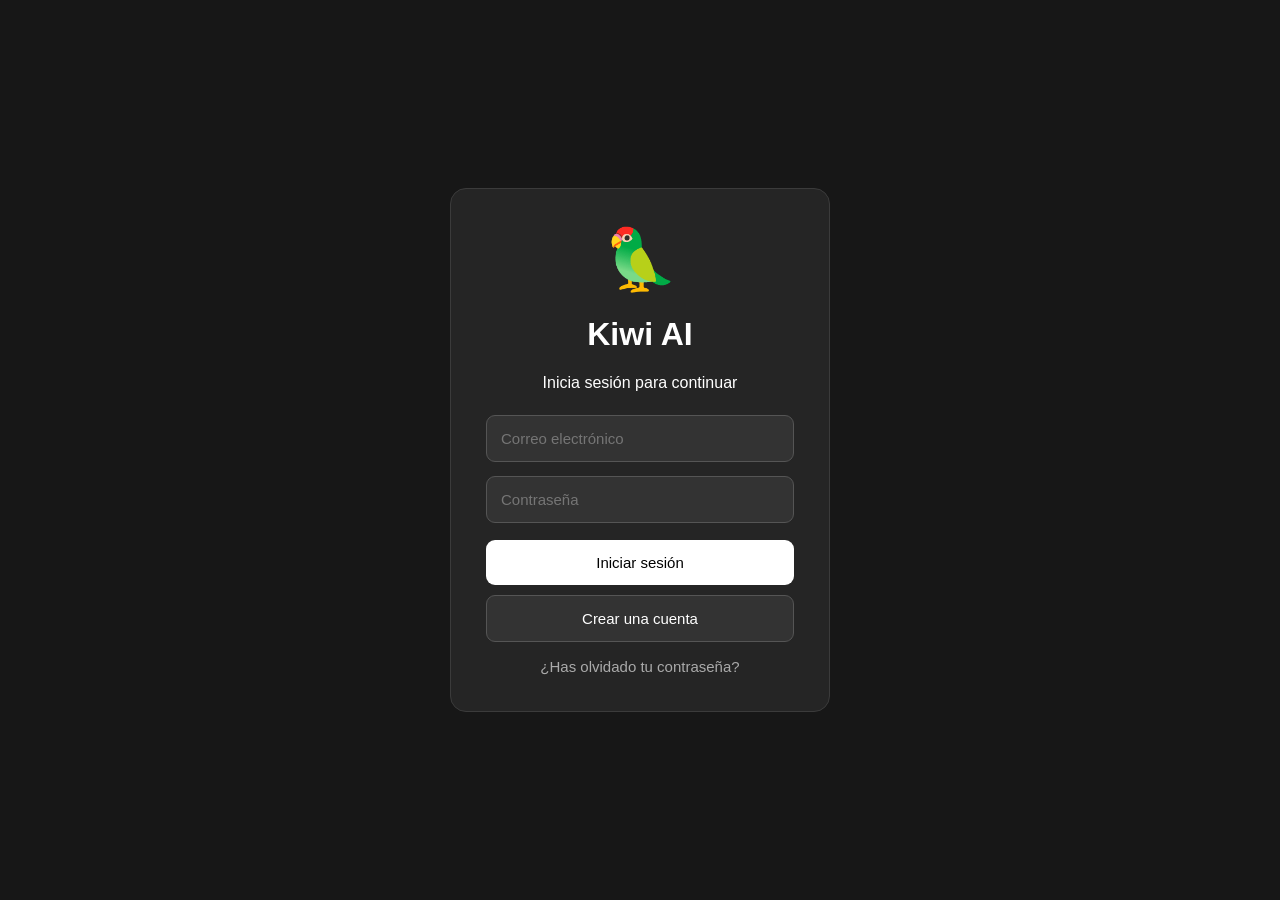
==== index.html @ cc679bfd "Add files via upload" ====
<!DOCTYPE html>
<html lang="es">

<head>

<meta charset="UTF-8">

<meta name="viewport"
content="width=device-width, initial-scale=1.0">

<title>🦜 Kiwi AI</title>

<style>

*{
box-sizing:border-box;
}

body{
margin:0;
font-family:Arial,sans-serif;
background:#212121;
color:white;
}

button{
cursor:pointer;
}

.oculto{
display:none!important;
}


/* LOGIN */

.pantalla{
height:100vh;
display:flex;
align-items:center;
justify-content:center;
background:#171717;
}

.caja{
width:380px;
max-width:90%;
background:#252525;
padding:35px;
border-radius:16px;
text-align:center;
border:1px solid #3b3b3b;
}

.logo{
font-size:60px;
}

input{
width:100%;
padding:14px;
margin:7px 0;
border-radius:9px;
border:1px solid #555;
background:#333;
color:white;
font-size:15px;
}

button{
font-size:15px;
}

.principal{
width:100%;
padding:14px;
border:0;
border-radius:9px;
background:white;
color:black;
margin-top:10px;
}

.secundario{
width:100%;
padding:14px;
border:1px solid #555;
border-radius:9px;
background:#333;
color:white;
margin-top:10px;
}

.link{
background:none;
border:0;
color:#aaa;
margin-top:15px;
}


/* APP */

#app{
height:100vh;
display:flex;
}

.sidebar{
width:270px;
background:#171717;
padding:15px;
display:flex;
flex-direction:column;
}

.titulo{
font-size:22px;
margin-bottom:20px;
}

.nuevo{
padding:12px;
background:#333;
border:1px solid #555;
border-radius:9px;
color:white;
text-align:left;
}

.historialTitulo{
font-size:13px;
color:#777;
margin:18px 0 8px;
}

#historial{
flex:1;
overflow-y:auto;
}

.chatItem{
padding:11px;
border-radius:8px;
margin-bottom:4px;
color:#ccc;
cursor:pointer;
overflow:hidden;
white-space:nowrap;
text-overflow:ellipsis;
}

.chatItem:hover{
background:#2f2f2f;
}

.ajustes{
padding:12px;
background:#333;
border:1px solid #555;
border-radius:9px;
color:white;
text-align:left;
}


/* CHAT */

.principalArea{
flex:1;
display:flex;
flex-direction:column;
min-width:0;
}

.cabecera{
padding:18px;
border-bottom:1px solid #333;
}

#chat{
flex:1;
overflow-y:auto;
padding:30px 15%;
}

.bienvenida{
text-align:center;
margin-top:15%;
}

.kiwi{
font-size:70px;
}

.mensaje{
margin-bottom:25px;
line-height:1.6;
white-space:pre-wrap;
}

.usuario{
text-align:right;
}

.kiwiMensaje{
text-align:left;
}


/* ENTRADA */

.entrada{
padding:15px 15%;
}

.cajaMensaje{
display:flex;
background:#333;
border:1px solid #555;
border-radius:14px;
padding:6px;
}

textarea{
flex:1;
resize:none;
background:transparent;
border:0;
outline:0;
color:white;
padding:12px;
font-family:Arial;
font-size:15px;
min-height:45px;
}

.micro{
width:45px;
height:45px;
border:0;
border-radius:9px;
background:#444;
color:white;
}

.enviar{
width:45px;
height:45px;
border:0;
border-radius:9px;
background:white;
color:black;
margin-left:5px;
}


/* MODAL */

.modal{
position:fixed;
inset:0;
background:rgba(0,0,0,.75);
display:flex;
align-items:center;
justify-content:center;
z-index:1000;
}

.modalCaja{
width:420px;
max-width:90%;
background:#252525;
border:1px solid #555;
border-radius:16px;
padding:25px;
}

.avatar{
width:90px;
height:90px;
border-radius:50%;
background:#333;
display:flex;
align-items:center;
justify-content:center;
font-size:50px;
margin:10px auto 20px;
overflow:hidden;
}

.avatar img{
width:100%;
height:100%;
object-fit:cover;
}

.info{
background:#333;
padding:12px;
border-radius:8px;
margin:8px 0;
color:#bbb;
word-break:break-all;
}

.peligro{
background:#8b0000;
color:white;
border:0;
width:100%;
padding:13px;
border-radius:8px;
margin-top:10px;
}

.cerrar{
background:#333;
color:white;
border:1px solid #555;
width:100%;
padding:13px;
border-radius:8px;
margin-top:10px;
}

@media(max-width:700px){

.sidebar{
display:none;
}

#chat{
padding:20px;
}

.entrada{
padding:10px;
}

}

</style>

</head>

<body>


<!-- LOGIN -->

<div id="login" class="pantalla">

<div class="caja">

<div class="logo">🦜</div>

<h1>Kiwi AI</h1>

<p>Inicia sesión para continuar</p>

<input
id="loginEmail"
type="email"
placeholder="Correo electrónico">

<input
id="loginPassword"
type="password"
placeholder="Contraseña">

<button
class="principal"
onclick="login()">

Iniciar sesión

</button>

<button
class="secundario"
onclick="mostrarRegistro()">

Crear una cuenta

</button>

<button
class="link"
onclick="mostrarRecuperacion()">

¿Has olvidado tu contraseña?

</button>

<div id="loginMensaje"></div>

</div>

</div>


<!-- REGISTRO -->

<div id="registro" class="pantalla oculto">

<div class="caja">

<div class="logo">🦜</div>

<h1>Crear cuenta</h1>

<input
id="registroNombre"
type="text"
placeholder="Tu nombre">

<input
id="registroEmail"
type="email"
placeholder="Correo electrónico">

<input
id="registroPassword"
type="password"
placeholder="Contraseña">

<input
id="registroPassword2"
type="password"
placeholder="Repite la contraseña">

<button
class="principal"
onclick="registrar()">

Crear cuenta

</button>

<button
class="link"
onclick="mostrarLogin()">

Ya tengo una cuenta

</button>

<div id="registroMensaje"></div>

</div>

</div>


<!-- RECUPERACION -->

<div id="recuperacion" class="pantalla oculto">

<div class="caja">

<div class="logo">🔑</div>

<h1>Recuperar contraseña</h1>

<input
id="recuperarEmail"
type="email"
placeholder="Correo electrónico">

<button
class="principal"
onclick="generarCodigo()">

Generar código

</button>

<div id="zonaCodigo" class="oculto">

<p>Tu código:</p>

<h2 id="codigo"></h2>

<input
id="codigoInput"
placeholder="Código">

<input
id="nuevaPassword"
type="password"
placeholder="Nueva contraseña">

<button
class="principal"
onclick="cambiarPassword()">

Cambiar contraseña

</button>

</div>

<button
class="link"
onclick="mostrarLogin()">

Volver

</button>

<div id="recuperacionMensaje"></div>

</div>

</div>


<!-- APP -->

<div id="app" class="oculto">


<div class="sidebar">

<div class="titulo">
🦜 Kiwi AI
</div>

<button
class="nuevo"
onclick="nuevoChat()">

＋ Nuevo chat

</button>

<div class="historialTitulo">
Chats
</div>

<div id="historial"></div>

<button
class="ajustes"
onclick="abrirPerfil()">

⚙️ Ajustes / Perfil

</button>

</div>


<div class="principalArea">

<div class="cabecera">
🦜 Kiwi AI
</div>

<div id="chat">

<div class="bienvenida">

<div class="kiwi">
🦜
</div>

<h1>
¿En qué puedo ayudarte?
</h1>

<p>
Habla con Kiwi AI
</p>

</div>

</div>


<div class="entrada">

<div class="cajaMensaje">

<textarea
id="texto"
placeholder="Escribe un mensaje a Kiwi..."
rows="1"></textarea>

<button
class="micro"
onclick="microfono()">

🎤

</button>

<button
class="enviar"
onclick="enviar()">

➤

</button>

</div>

</div>

</div>

</div>


<!-- PERFIL -->

<div
id="perfilModal"
class="modal oculto">

<div class="modalCaja">

<h2>👤 Perfil</h2>

<div
id="avatar"
class="avatar">

🦜

</div>

<input
id="avatarInput"
type="file"
accept="image/*"
onchange="cambiarAvatar(event)">

<input
id="perfilNombre"
placeholder="Nombre">

<div
id="perfilCorreo"
class="info">
</div>

<div
id="perfilFecha"
class="info">
</div>

<button
class="principal"
onclick="guardarPerfil()">

💾 Guardar cambios

</button>

<button
class="cerrar"
onclick="cerrarPerfil()">

🚪 Cerrar sesión

</button>

<button
class="peligro"
onclick="eliminarCuenta()">

🗑️ Eliminar cuenta

</button>

<button
class="cerrar"
onclick="cerrarPerfilModal()">

Cerrar

</button>

<div id="perfilMensaje"></div>

</div>

</div>


<script>


let usuario = null;

let chats = [];

let chatActual = null;

let avatarBase64 = "";


/* =========================
   PANTALLAS
========================= */

function ocultarPantallas(){

document
.getElementById("login")
.classList.add("oculto");

document
.getElementById("registro")
.classList.add("oculto");

document
.getElementById("recuperacion")
.classList.add("oculto");

}


function mostrarLogin(){

ocultarPantallas();

document
.getElementById("login")
.classList.remove("oculto");

}


function mostrarRegistro(){

ocultarPantallas();

document
.getElementById("registro")
.classList.remove("oculto");

}


function mostrarRecuperacion(){

ocultarPantallas();

document
.getElementById("recuperacion")
.classList.remove("oculto");

}


/* =========================
   REGISTRO
========================= */

async function registrar(){

const nombre =
document.getElementById(
"registroNombre"
).value.trim();

const email =
document.getElementById(
"registroEmail"
).value.trim();

const password =
document.getElementById(
"registroPassword"
).value;

const password2 =
document.getElementById(
"registroPassword2"
).value;


if(!nombre || !email || !password){

document.getElementById(
"registroMensaje"
).textContent =
"Completa todos los campos.";

return;

}

if(password !== password2){

document.getElementById(
"registroMensaje"
).textContent =
"Las contraseñas no coinciden.";

return;

}


const respuesta =
await fetch(
"/registro",
{
method:"POST",
headers:{
"Content-Type":
"application/json"
},
body:JSON.stringify({
nombre:nombre,
email:email,
password:password
})
});


const datos =
await respuesta.json();


if(datos.ok){

alert(
"Cuenta creada correctamente."
);

mostrarLogin();

}else{

document.getElementById(
"registroMensaje"
).textContent =
datos.mensaje;

}

}


/* =========================
   LOGIN
========================= */

async function login(){

const email =
document.getElementById(
"loginEmail"
).value.trim();

const password =
document.getElementById(
"loginPassword"
).value;


const respuesta =
await fetch(
"/login",
{
method:"POST",
headers:{
"Content-Type":
"application/json"
},
body:JSON.stringify({
email:email,
password:password
})
});


const datos =
await respuesta.json();


if(!datos.ok){

document.getElementById(
"loginMensaje"
).textContent =
datos.mensaje;

return;

}


usuario =
datos.usuario;


localStorage.setItem(
"kiwi_usuario",
JSON.stringify(usuario)
);


entrar();


}


/* =========================
   ENTRAR
========================= */

function entrar(){

ocultarPantallas();

document
.getElementById("app")
.classList.remove("oculto");

cargarChats();

}


/* =========================
   PERFIL
========================= */

async function abrirPerfil(){

if(!usuario){

return;

}


const respuesta =
await fetch(
"/perfil",
{
method:"POST",
headers:{
"Content-Type":
"application/json"
},
body:JSON.stringify({
email:usuario.email
})
});


const datos =
await respuesta.json();


if(datos.ok){

usuario =
datos.usuario;

document.getElementById(
"perfilNombre"
).value =
usuario.nombre;

document.getElementById(
"perfilCorreo"
).textContent =
"📧 " + usuario.email;

document.getElementById(
"perfilFecha"
).textContent =
"📅 Miembro desde " +
usuario.fecha_registro;


avatarBase64 =
usuario.avatar || "";


mostrarAvatar();

document
.getElementById("perfilModal")
.classList.remove(
"oculto"
);

}

}


function mostrarAvatar(){

const zona =
document.getElementById(
"avatar"
);


if(avatarBase64){

zona.innerHTML =
`<img src="${avatarBase64}">`;

}else{

zona.textContent =
"🦜";

}

}


function cambiarAvatar(event){

const archivo =
event.target.files[0];

if(!archivo){

return;

}


const lector =
new FileReader();


lector.onload =
function(){

avatarBase64 =
lector.result;

mostrarAvatar();

};


lector.readAsDataURL(
archivo
);

}


async function guardarPerfil(){

const nombre =
document.getElementById(
"perfilNombre"
).value.trim();


if(!nombre){

alert(
"Escribe un nombre."
);

return;

}


const respuesta =
await fetch(
"/actualizar_perfil",
{
method:"POST",
headers:{
"Content-Type":
"application/json"
},
body:JSON.stringify({

email:usuario.email,

nombre:nombre,

avatar:avatarBase64

})
});


const datos =
await respuesta.json();


if(datos.ok){

usuario.nombre =
nombre;

usuario.avatar =
avatarBase64;

localStorage.setItem(
"kiwi_usuario",
JSON.stringify(usuario)
);

document.getElementById(
"perfilMensaje"
).textContent =
"Perfil guardado correctamente.";

}else{

document.getElementById(
"perfilMensaje"
).textContent =
datos.mensaje;

}

}


function cerrarPerfilModal(){

document
.getElementById("perfilModal")
.classList.add(
"oculto"
);

}


function cerrarPerfil(){

localStorage.removeItem(
"kiwi_usuario"
);

usuario = null;

chats = [];

chatActual = null;

cerrarPerfilModal();

mostrarLogin();

}


async function eliminarCuenta(){

if(!usuario){

return;

}


const confirmar =
confirm(
"¿Seguro que quieres eliminar tu cuenta?\n\nEsta acción no se puede deshacer."
);


if(!confirmar){

return;

}


const respuesta =
await fetch(
"/eliminar_cuenta",
{
method:"POST",
headers:{
"Content-Type":
"application/json"
},
body:JSON.stringify({
email:usuario.email
})
});


const datos =
await respuesta.json();


if(datos.ok){

localStorage.removeItem(
"kiwi_usuario"
);

localStorage.removeItem(
"kiwi_chats_" +
usuario.email
);

usuario = null;

chats = [];

chatActual = null;

alert(
"Cuenta eliminada correctamente."
);

location.reload();

}else{

alert(
"No se pudo eliminar la cuenta."
);

}

}


/* =========================
   RECUPERACION
========================= */

async function generarCodigo(){

const email =
document.getElementById(
"recuperarEmail"
).value.trim();


const respuesta =
await fetch(
"/generar_codigo",
{
method:"POST",
headers:{
"Content-Type":
"application/json"
},
body:JSON.stringify({
email:email
})
});


const datos =
await respuesta.json();


if(!datos.ok){

document.getElementById(
"recuperacionMensaje"
).textContent =
datos.mensaje;

return;

}


document.getElementById(
"codigo"
).textContent =
datos.codigo;


document.getElementById(
"zonaCodigo"
).classList.remove(
"oculto"
);

}


async function cambiarPassword(){

const email =
document.getElementById(
"recuperarEmail"
).value.trim();

const codigo =
document.getElementById(
"codigoInput"
).value.trim();

const password =
document.getElementById(
"nuevaPassword"
).value;


const respuesta =
await fetch(
"/cambiar_password",
{
method:"POST",
headers:{
"Content-Type":
"application/json"
},
body:JSON.stringify({

email:email,

codigo:codigo,

password:password

})
});


const datos =
await respuesta.json();


if(datos.ok){

alert(
"Contraseña cambiada correctamente."
);

mostrarLogin();

}else{

document.getElementById(
"recuperacionMensaje"
).textContent =
datos.mensaje;

}

}


/* =========================
   CHATS
========================= */

function claveChats(){

return "kiwi_chats_" +
usuario.email;

}


function guardarChats(){

localStorage.setItem(
claveChats(),
JSON.stringify(chats)
);

}


function cargarChats(){

const guardados =
localStorage.getItem(
claveChats()
);


if(guardados){

try{

chats =
JSON.parse(
guardados
);

}catch{

chats = [];

}

}


if(!chats.length){

nuevoChat();

}else{

abrirChat(
chats[0].id
);

}

}


function nuevoChat(){

const nuevo = {

id:Date.now(),

titulo:"Nuevo chat",

mensajes:[]

};


chats.unshift(
nuevo
);

chatActual =
nuevo.id;

guardarChats();

mostrarHistorial();

mostrarChat();

}


function mostrarHistorial(){

const zona =
document.getElementById(
"historial"
);

zona.innerHTML = "";


chats.forEach(
chat=>{

const item =
document.createElement(
"div"
);

item.className =
"chatItem";

item.textContent =
chat.titulo;

item.onclick =
()=>abrirChat(
chat.id
);

zona.appendChild(
item
);

}
);

}


function abrirChat(id){

chatActual =
id;

mostrarHistorial();

mostrarChat();

}


function mostrarChat(){

const zona =
document.getElementById(
"chat"
);

zona.innerHTML = "";


const chat =
chats.find(
c=>c.id===chatActual
);


if(!chat){

return;

}


if(!chat.mensajes.length){

zona.innerHTML = `

<div class="bienvenida">

<div class="kiwi">
🦜
</div>

<h1>
¿En qué puedo ayudarte?
</h1>

<p>
Habla con Kiwi AI
</p>

</div>

`;

return;

}


chat.mensajes.forEach(
m=>mostrarMensaje(
m.texto,
m.tipo
)
);

}


function mostrarMensaje(
texto,
tipo
){

const zona =
document.getElementById(
"chat"
);

const div =
document.createElement(
"div"
);

div.className =
"mensaje " +
(
tipo === "usuario"
? "usuario"
: "kiwiMensaje"
);

div.textContent =
(
tipo === "usuario"
? "👤 "
: "🦜 "
) + texto;

zona.appendChild(
div
);

zona.scrollTop =
zona.scrollHeight;

}


/* =========================
   ENVIAR
========================= */

async function enviar(){

const caja =
document.getElementById(
"texto"
);

const texto =
caja.value.trim();


if(!texto){

return;

}


const chat =
chats.find(
c=>c.id===chatActual
);


if(!chat){

return;

}


chat.mensajes.push({

tipo:"usuario",

texto:texto

});


if(chat.titulo==="Nuevo chat"){

chat.titulo =
texto.substring(
0,
30
);

}


guardarChats();

mostrarHistorial();

mostrarMensaje(
texto,
"usuario"
);

caja.value = "";


const esperando =
mostrarMensaje(
"Kiwi está pensando...",
"kiwi"
);


try{

const respuesta =
await fetch(
"/chat",
{
method:"POST",
headers:{
"Content-Type":
"application/json"
},
body:JSON.stringify({

mensaje:texto,

email:usuario.email

})
});


const datos =
await respuesta.json();


esperando.remove();


chat.mensajes.push({

tipo:"kiwi",

texto:datos.respuesta

});


guardarChats();

mostrarMensaje(
datos.respuesta,
"kiwi"
);


}catch{

esperando.remove();

mostrarMensaje(
"Kiwi no puede conectarse con Ollama.",
"kiwi"
);

}

}


/* =========================
   ENTER
========================= */

document
.getElementById("texto")
.addEventListener(
"keydown",
function(e){

if(
e.key==="Enter" &&
!e.shiftKey
){

e.preventDefault();

enviar();

}

}
);


/* =========================
   MICROFONO
========================= */

function microfono(){

const Reconocimiento =
window.SpeechRecognition ||
window.webkitSpeechRecognition;


if(!Reconocimiento){

alert(
"Tu navegador no admite reconocimiento de voz."
);

return;

}


const reconocimiento =
new Reconocimiento();


reconocimiento.lang =
"es-ES";

reconocimiento.interimResults =
false;

reconocimiento.continuous =
false;


reconocimiento.onresult =
function(event){

document.getElementById(
"texto"
).value =
event.results[0][0]
.transcript;

};


reconocimiento.start();

}


/* =========================
   SESION GUARDADA
========================= */

try{

const guardado =
localStorage.getItem(
"kiwi_usuario"
);

if(guardado){

usuario =
JSON.parse(
guardado
);

entrar();

}

}catch{

localStorage.removeItem(
"kiwi_usuario"
);

}

</script>

</body>

</html>
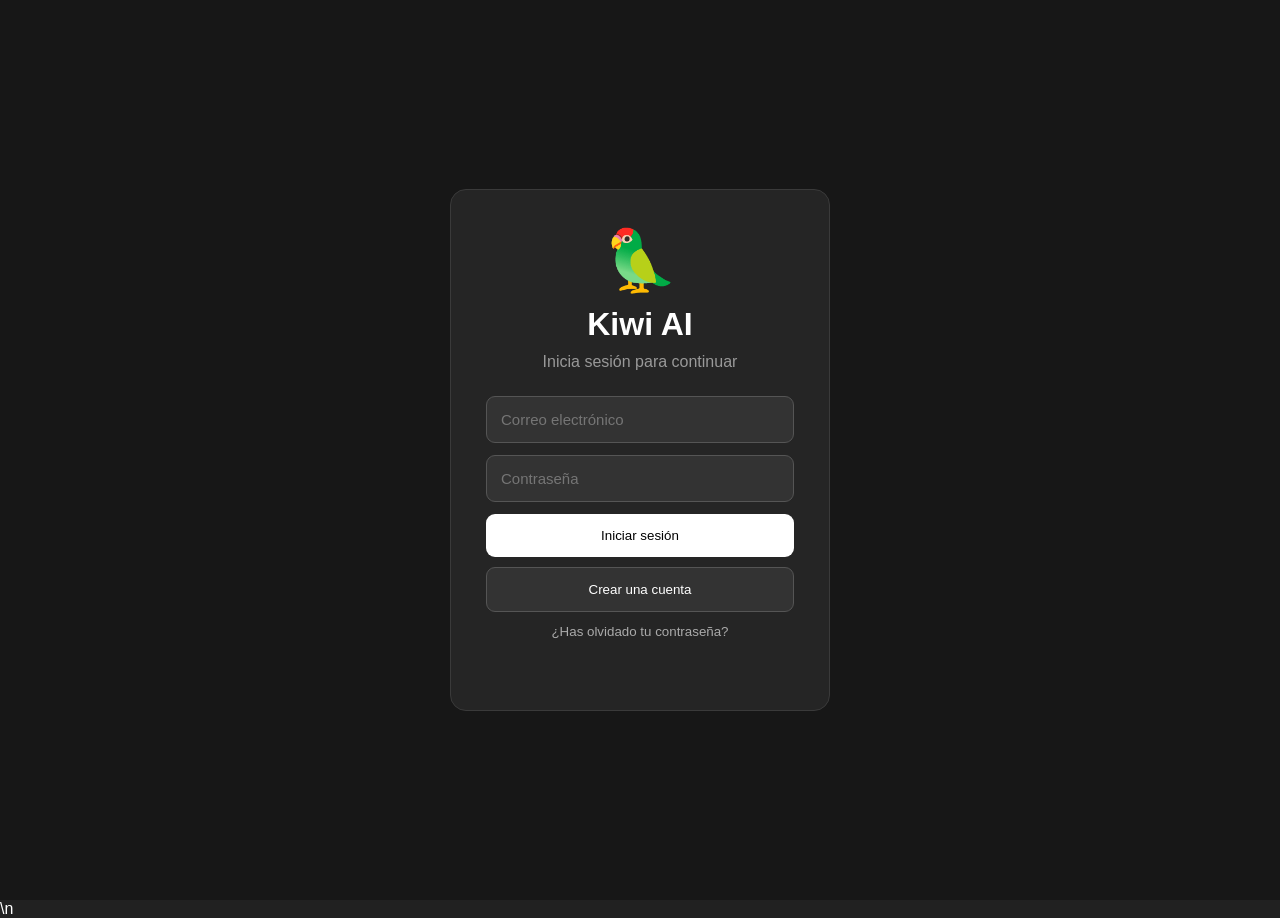
==== commit e5be05a5: "Add files via upload" ====
--- a/index.html
+++ b/index.html
@@ -3,755 +3,821 @@
 
 <head>
 
-<meta charset="UTF-8">
-
-<meta name="viewport"
-content="width=device-width, initial-scale=1.0">
-
-<title>🦜 Kiwi AI</title>
-
-<style>
-
-*{
-box-sizing:border-box;
-}
-
-body{
-margin:0;
-font-family:Arial,sans-serif;
-background:#212121;
-color:white;
-}
-
-button{
-cursor:pointer;
-}
-
-.oculto{
-display:none!important;
-}
-
-
-/* LOGIN */
-
-.pantalla{
-height:100vh;
-display:flex;
-align-items:center;
-justify-content:center;
-background:#171717;
-}
-
-.caja{
-width:380px;
-max-width:90%;
-background:#252525;
-padding:35px;
-border-radius:16px;
-text-align:center;
-border:1px solid #3b3b3b;
-}
-
-.logo{
-font-size:60px;
-}
-
-input{
-width:100%;
-padding:14px;
-margin:7px 0;
-border-radius:9px;
-border:1px solid #555;
-background:#333;
-color:white;
-font-size:15px;
-}
-
-button{
-font-size:15px;
-}
-
-.principal{
-width:100%;
-padding:14px;
-border:0;
-border-radius:9px;
-background:white;
-color:black;
-margin-top:10px;
-}
-
-.secundario{
-width:100%;
-padding:14px;
-border:1px solid #555;
-border-radius:9px;
-background:#333;
-color:white;
-margin-top:10px;
-}
-
-.link{
-background:none;
-border:0;
-color:#aaa;
-margin-top:15px;
-}
-
-
-/* APP */
-
-#app{
-height:100vh;
-display:flex;
-}
-
-.sidebar{
-width:270px;
-background:#171717;
-padding:15px;
-display:flex;
-flex-direction:column;
-}
-
-.titulo{
-font-size:22px;
-margin-bottom:20px;
-}
-
-.nuevo{
-padding:12px;
-background:#333;
-border:1px solid #555;
-border-radius:9px;
-color:white;
-text-align:left;
-}
-
-.historialTitulo{
-font-size:13px;
-color:#777;
-margin:18px 0 8px;
-}
-
-#historial{
-flex:1;
-overflow-y:auto;
-}
-
-.chatItem{
-padding:11px;
-border-radius:8px;
-margin-bottom:4px;
-color:#ccc;
-cursor:pointer;
-overflow:hidden;
-white-space:nowrap;
-text-overflow:ellipsis;
-}
-
-.chatItem:hover{
-background:#2f2f2f;
-}
-
-.ajustes{
-padding:12px;
-background:#333;
-border:1px solid #555;
-border-radius:9px;
-color:white;
-text-align:left;
-}
-
-
-/* CHAT */
-
-.principalArea{
-flex:1;
-display:flex;
-flex-direction:column;
-min-width:0;
-}
-
-.cabecera{
-padding:18px;
-border-bottom:1px solid #333;
-}
-
-#chat{
-flex:1;
-overflow-y:auto;
-padding:30px 15%;
-}
-
-.bienvenida{
-text-align:center;
-margin-top:15%;
-}
-
-.kiwi{
-font-size:70px;
-}
-
-.mensaje{
-margin-bottom:25px;
-line-height:1.6;
-white-space:pre-wrap;
-}
-
-.usuario{
-text-align:right;
-}
-
-.kiwiMensaje{
-text-align:left;
-}
-
-
-/* ENTRADA */
-
-.entrada{
-padding:15px 15%;
-}
-
-.cajaMensaje{
-display:flex;
-background:#333;
-border:1px solid #555;
-border-radius:14px;
-padding:6px;
-}
-
-textarea{
-flex:1;
-resize:none;
-background:transparent;
-border:0;
-outline:0;
-color:white;
-padding:12px;
-font-family:Arial;
-font-size:15px;
-min-height:45px;
-}
-
-.micro{
-width:45px;
-height:45px;
-border:0;
-border-radius:9px;
-background:#444;
-color:white;
-}
-
-.enviar{
-width:45px;
-height:45px;
-border:0;
-border-radius:9px;
-background:white;
-color:black;
-margin-left:5px;
-}
-
-
-/* MODAL */
-
-.modal{
-position:fixed;
-inset:0;
-background:rgba(0,0,0,.75);
-display:flex;
-align-items:center;
-justify-content:center;
-z-index:1000;
-}
-
-.modalCaja{
-width:420px;
-max-width:90%;
-background:#252525;
-border:1px solid #555;
-border-radius:16px;
-padding:25px;
-}
-
-.avatar{
-width:90px;
-height:90px;
-border-radius:50%;
-background:#333;
-display:flex;
-align-items:center;
-justify-content:center;
-font-size:50px;
-margin:10px auto 20px;
-overflow:hidden;
-}
-
-.avatar img{
-width:100%;
-height:100%;
-object-fit:cover;
-}
-
-.info{
-background:#333;
-padding:12px;
-border-radius:8px;
-margin:8px 0;
-color:#bbb;
-word-break:break-all;
-}
-
-.peligro{
-background:#8b0000;
-color:white;
-border:0;
-width:100%;
-padding:13px;
-border-radius:8px;
-margin-top:10px;
-}
-
-.cerrar{
-background:#333;
-color:white;
-border:1px solid #555;
-width:100%;
-padding:13px;
-border-radius:8px;
-margin-top:10px;
-}
-
-@media(max-width:700px){
-
-.sidebar{
-display:none;
-}
-
-#chat{
-padding:20px;
-}
-
-.entrada{
-padding:10px;
-}
-
-}
-
-</style>
+    <meta charset="UTF-8">
+
+    <meta name="viewport" content="width=device-width, initial-scale=1.0">
+
+    <title>🦜 Kiwi AI</title>
+
+    <style>
+
+        * {
+            box-sizing: border-box;
+        }
+
+        body {
+            margin: 0;
+            font-family: Arial, sans-serif;
+            background: #212121;
+            color: white;
+        }
+
+        button {
+            cursor: pointer;
+        }
+
+        .oculto {
+            display: none !important;
+        }
+
+
+        /* LOGIN */
+
+        .pantalla-login {
+            min-height: 100vh;
+            display: flex;
+            justify-content: center;
+            align-items: center;
+            background: #171717;
+        }
+
+        .caja-login {
+            width: 380px;
+            max-width: 90%;
+            background: #252525;
+            padding: 35px;
+            border-radius: 16px;
+            text-align: center;
+            border: 1px solid #3a3a3a;
+        }
+
+        .logo {
+            font-size: 60px;
+        }
+
+        .caja-login h1 {
+            margin: 10px 0;
+        }
+
+        .subtitulo {
+            color: #999;
+            margin-bottom: 25px;
+        }
+
+        input {
+            width: 100%;
+            padding: 14px;
+            margin-bottom: 12px;
+            border-radius: 9px;
+            border: 1px solid #555;
+            background: #333;
+            color: white;
+            outline: none;
+            font-size: 15px;
+        }
+
+        .boton-principal {
+            width: 100%;
+            padding: 14px;
+            border: none;
+            border-radius: 9px;
+            background: white;
+            color: black;
+            margin-bottom: 10px;
+        }
+
+        .boton-secundario {
+            width: 100%;
+            padding: 14px;
+            border: 1px solid #555;
+            border-radius: 9px;
+            background: #333;
+            color: white;
+            margin-bottom: 10px;
+        }
+
+        .boton-link {
+            border: none;
+            background: transparent;
+            color: #aaa;
+        }
+
+        .boton-link:hover {
+            color: white;
+        }
+
+        .mensaje {
+            margin-top: 15px;
+            min-height: 20px;
+        }
+
+
+        /* APP */
+
+        #app {
+            height: 100vh;
+            display: flex;
+        }
+
+
+        /* BARRA LATERAL */
+
+        .barra-lateral {
+            width: 270px;
+            background: #171717;
+            padding: 15px;
+            display: flex;
+            flex-direction: column;
+        }
+
+        .titulo {
+            font-size: 22px;
+            margin-bottom: 20px;
+        }
+
+        .nuevo-chat {
+            width: 100%;
+            padding: 12px;
+            background: #333;
+            border: 1px solid #555;
+            color: white;
+            border-radius: 9px;
+            text-align: left;
+            margin-bottom: 15px;
+        }
+
+        .historial-titulo {
+            color: #777;
+            font-size: 13px;
+            margin-bottom: 10px;
+        }
+
+        #historial {
+            flex: 1;
+            overflow-y: auto;
+        }
+
+        .chat-historial {
+            padding: 11px;
+            margin-bottom: 5px;
+            border-radius: 8px;
+            color: #ccc;
+            cursor: pointer;
+            white-space: nowrap;
+            overflow: hidden;
+            text-overflow: ellipsis;
+        }
+
+        .chat-historial:hover {
+            background: #2f2f2f;
+            color: white;
+        }
+
+        .chat-historial.activo {
+            background: #333;
+            color: white;
+        }
+
+        .boton-ajustes {
+            width: 100%;
+            padding: 12px;
+            background: #333;
+            border: 1px solid #555;
+            color: white;
+            border-radius: 9px;
+            text-align: left;
+            margin-bottom: 10px;
+        }
+
+
+        /* CHAT */
+
+        .principal {
+            flex: 1;
+            display: flex;
+            flex-direction: column;
+            min-width: 0;
+        }
+
+        .cabecera {
+            padding: 18px;
+            border-bottom: 1px solid #333;
+        }
+
+        #chat {
+            flex: 1;
+            overflow-y: auto;
+            padding: 30px 15%;
+        }
+
+        .bienvenida {
+            text-align: center;
+            margin-top: 15%;
+        }
+
+        .kiwi-grande {
+            font-size: 70px;
+        }
+
+        .mensaje-chat {
+            margin-bottom: 25px;
+            white-space: pre-wrap;
+            line-height: 1.6;
+        }
+
+        .usuario-mensaje {
+            text-align: right;
+        }
+
+        .kiwi-mensaje {
+            text-align: left;
+        }
+
+
+        /* ENTRADA */
+
+        .entrada {
+            padding: 15px 15%;
+        }
+
+        .caja-mensaje {
+            display: flex;
+            align-items: flex-end;
+            background: #333;
+            border: 1px solid #555;
+            border-radius: 14px;
+            padding: 6px;
+        }
+
+        #texto {
+            flex: 1;
+            resize: none;
+            border: none;
+            background: transparent;
+            color: white;
+            outline: none;
+            padding: 12px;
+            margin: 0;
+            min-height: 45px;
+            max-height: 180px;
+            font-family: Arial, sans-serif;
+            font-size: 15px;
+        }
+
+        .boton-microfono,
+        .enviar {
+            width: 45px;
+            height: 45px;
+            border: none;
+            border-radius: 9px;
+            margin-left: 5px;
+        }
+
+        .boton-microfono {
+            background: #444;
+            color: white;
+        }
+
+        .boton-microfono.escuchando {
+            background: #777;
+        }
+
+        .enviar {
+            background: white;
+            color: black;
+        }
+
+        .estado-microfono {
+            font-size: 12px;
+            color: #888;
+            text-align: center;
+            margin-top: 7px;
+            min-height: 16px;
+        }
+
+
+        /* AJUSTES */
+
+        .ventana {
+            position: fixed;
+            inset: 0;
+            background: rgba(0, 0, 0, 0.75);
+            display: flex;
+            align-items: center;
+            justify-content: center;
+            z-index: 9999;
+        }
+
+        .caja-ajustes {
+            width: 400px;
+            max-width: 90%;
+            background: #252525;
+            border: 1px solid #555;
+            border-radius: 16px;
+            padding: 25px;
+        }
+
+        .caja-ajustes h2 {
+            margin-top: 0;
+        }
+
+        .correo-ajustes {
+            background: #333;
+            padding: 12px;
+            border-radius: 8px;
+            color: #aaa;
+            word-break: break-all;
+            margin-bottom: 20px;
+        }
+
+        .boton-cerrar-sesion {
+            width: 100%;
+            padding: 13px;
+            background: #444;
+            color: white;
+            border: none;
+            border-radius: 8px;
+            margin-bottom: 10px;
+        }
+
+        .boton-eliminar {
+            width: 100%;
+            padding: 13px;
+            background: #8b0000;
+            color: white;
+            border: none;
+            border-radius: 8px;
+            margin-bottom: 10px;
+        }
+
+        .boton-cerrar-ajustes {
+            width: 100%;
+            padding: 13px;
+            background: #333;
+            color: white;
+            border: 1px solid #555;
+            border-radius: 8px;
+        }
+
+
+        @media(max-width:700px) {
+
+            .barra-lateral {
+                display: none;
+            }
+
+            #chat {
+                padding: 20px;
+            }
+
+            .entrada {
+                padding: 10px;
+            }
+
+        }
+
+    </style>
 
 </head>
 
+
 <body>
 
 
+<!-- ========================= -->
 <!-- LOGIN -->
-
-<div id="login" class="pantalla">
-
-<div class="caja">
-
-<div class="logo">🦜</div>
-
-<h1>Kiwi AI</h1>
-
-<p>Inicia sesión para continuar</p>
-
-<input
-id="loginEmail"
-type="email"
-placeholder="Correo electrónico">
-
-<input
-id="loginPassword"
-type="password"
-placeholder="Contraseña">
-
-<button
-class="principal"
-onclick="login()">
-
-Iniciar sesión
-
-</button>
-
-<button
-class="secundario"
-onclick="mostrarRegistro()">
-
-Crear una cuenta
-
-</button>
-
-<button
-class="link"
-onclick="mostrarRecuperacion()">
-
-¿Has olvidado tu contraseña?
-
-</button>
-
-<div id="loginMensaje"></div>
+<!-- ========================= -->
+
+<div id="pantallaLogin" class="pantalla-login">
+
+    <div class="caja-login">
+
+        <div class="logo">
+            🦜
+        </div>
+
+        <h1>
+            Kiwi AI
+        </h1>
+
+        <div class="subtitulo">
+            Inicia sesión para continuar
+        </div>
+
+        <input
+            id="loginEmail"
+            type="email"
+            placeholder="Correo electrónico"
+        >
+
+        <input
+            id="loginPassword"
+            type="password"
+            placeholder="Contraseña"
+        >
+
+        <button
+            class="boton-principal"
+            onclick="iniciarSesion()"
+        >
+            Iniciar sesión
+        </button>
+
+        <button
+            class="boton-secundario"
+            onclick="mostrarRegistro()"
+        >
+            Crear una cuenta
+        </button>
+
+        <button
+            class="boton-link"
+            onclick="mostrarRecuperacion()"
+        >
+            ¿Has olvidado tu contraseña?
+        </button>
+
+        <div
+            id="mensajeLogin"
+            class="mensaje"
+        ></div>
+
+    </div>
 
 </div>
 
+
+<!-- ========================= -->
+<!-- REGISTRO -->
+<!-- ========================= -->
+
+<div id="pantallaRegistro" class="pantalla-login oculto">
+
+    <div class="caja-login">
+
+        <div class="logo">
+            🦜
+        </div>
+
+        <h1>
+            Crear cuenta
+        </h1>
+
+        <div class="subtitulo">
+            Regístrate en Kiwi AI
+        </div>
+
+        <input
+            id="registroEmail"
+            type="email"
+            placeholder="Correo electrónico"
+        >
+
+        <input
+            id="registroPassword"
+            type="password"
+            placeholder="Contraseña"
+        >
+
+        <input
+            id="registroPassword2"
+            type="password"
+            placeholder="Repite la contraseña"
+        >
+
+        <button
+            class="boton-principal"
+            onclick="registrarse()"
+        >
+            Crear cuenta
+        </button>
+
+        <button
+            class="boton-link"
+            onclick="mostrarLogin()"
+        >
+            Ya tengo una cuenta
+        </button>
+
+        <div
+            id="mensajeRegistro"
+            class="mensaje"
+        ></div>
+
+    </div>
+
 </div>
 
 
-<!-- REGISTRO -->
-
-<div id="registro" class="pantalla oculto">
-
-<div class="caja">
-
-<div class="logo">🦜</div>
-
-<h1>Crear cuenta</h1>
-
-<input
-id="registroNombre"
-type="text"
-placeholder="Tu nombre">
-
-<input
-id="registroEmail"
-type="email"
-placeholder="Correo electrónico">
-
-<input
-id="registroPassword"
-type="password"
-placeholder="Contraseña">
-
-<input
-id="registroPassword2"
-type="password"
-placeholder="Repite la contraseña">
-
-<button
-class="principal"
-onclick="registrar()">
-
-Crear cuenta
-
-</button>
-
-<button
-class="link"
-onclick="mostrarLogin()">
-
-Ya tengo una cuenta
-
-</button>
-
-<div id="registroMensaje"></div>
+<!-- ========================= -->
+<!-- RECUPERACION -->
+<!-- ========================= -->
+
+<div id="pantallaRecuperacion" class="pantalla-login oculto">
+
+    <div class="caja-login">
+
+        <div class="logo">
+            🔑
+        </div>
+
+        <h1>
+            Recuperar contraseña
+        </h1>
+
+        <div class="subtitulo">
+            Recupera tu cuenta
+        </div>
+
+        <input
+            id="recuperarEmail"
+            type="email"
+            placeholder="Correo electrónico"
+        >
+
+        <button
+            class="boton-principal"
+            onclick="generarCodigo()"
+        >
+            Generar código
+        </button>
+
+        <div id="zonaCodigo" class="oculto">
+
+            <p>
+                Tu código es:
+            </p>
+
+            <h2 id="codigo"></h2>
+
+            <input
+                id="codigoIntroducido"
+                type="text"
+                placeholder="Código"
+            >
+
+            <input
+                id="nuevaPassword"
+                type="password"
+                placeholder="Nueva contraseña"
+            >
+
+            <button
+                class="boton-principal"
+                onclick="cambiarPassword()"
+            >
+                Cambiar contraseña
+            </button>
+
+        </div>
+
+        <button
+            class="boton-link"
+            onclick="mostrarLogin()"
+        >
+            Volver al inicio
+        </button>
+
+        <div
+            id="mensajeRecuperacion"
+            class="mensaje"
+        ></div>
+
+    </div>
 
 </div>
 
+
+<!-- ========================= -->
+<!-- APP -->
+<!-- ========================= -->
+
+<div id="app" class="oculto">
+
+
+    <!-- BARRA LATERAL -->
+
+    <aside class="barra-lateral">
+
+        <div class="titulo">
+            🦜 Kiwi AI
+        </div>
+
+        <button
+            class="nuevo-chat"
+            onclick="nuevoChat()"
+        >
+            ＋ Nuevo chat
+        </button>
+
+        <div class="historial-titulo">
+            Chats
+        </div>
+
+        <div id="historial"></div>
+
+        <button
+            class="boton-ajustes"
+            onclick="abrirAjustes()"
+        >
+            ⚙️ Ajustes
+        </button>
+
+    </aside>
+
+
+    <!-- ZONA PRINCIPAL -->
+
+    <main class="principal">
+
+        <div class="cabecera">
+            🦜 Kiwi AI
+        </div>
+
+
+        <div id="chat">
+
+            <div class="bienvenida">
+
+                <div class="kiwi-grande">
+                    🦜
+                </div>
+
+                <h1>
+                    ¿En qué puedo ayudarte?
+                </h1>
+
+                <p>
+                    Habla con Kiwi AI
+                </p>
+
+            </div>
+
+        </div>
+
+
+        <div class="entrada">
+
+            <div class="caja-mensaje">
+
+                <textarea
+                    id="texto"
+                    rows="1"
+                    placeholder="Escribe un mensaje a Kiwi..."
+                ></textarea>
+
+                <button
+                    id="microfono"
+                    class="boton-microfono"
+                    onclick="activarMicrofono()"
+                >
+                    🎤
+                </button>
+
+                <button
+                    class="enviar"
+                    onclick="enviarMensaje()"
+                >
+                    ➤
+                </button>
+
+            </div>
+
+            <div
+                id="estadoMicrofono"
+                class="estado-microfono"
+            ></div>
+
+        </div>
+
+    </main>
+
 </div>
 
 
-<!-- RECUPERACION -->
-
-<div id="recuperacion" class="pantalla oculto">
-
-<div class="caja">
-
-<div class="logo">🔑</div>
-
-<h1>Recuperar contraseña</h1>
-
-<input
-id="recuperarEmail"
-type="email"
-placeholder="Correo electrónico">
-
-<button
-class="principal"
-onclick="generarCodigo()">
-
-Generar código
-
-</button>
-
-<div id="zonaCodigo" class="oculto">
-
-<p>Tu código:</p>
-
-<h2 id="codigo"></h2>
-
-<input
-id="codigoInput"
-placeholder="Código">
-
-<input
-id="nuevaPassword"
-type="password"
-placeholder="Nueva contraseña">
-
-<button
-class="principal"
-onclick="cambiarPassword()">
-
-Cambiar contraseña
-
-</button>
+<!-- ========================= -->
+<!-- VENTANA AJUSTES -->
+<!-- ========================= -->
+
+<div
+    id="ventanaAjustes"
+    class="ventana oculto"
+>
+
+    <div class="caja-ajustes">
+
+        <h2>
+            ⚙️ Ajustes
+        </h2>
+
+        <p>
+            Cuenta
+        </p>
+
+        <div
+            id="correoAjustes"
+            class="correo-ajustes"
+        ></div>
+
+
+        <button
+            class="boton-cerrar-sesion"
+            onclick="cerrarSesion()"
+        >
+            🚪 Cerrar sesión
+        </button>
+
+
+        <button
+            class="boton-eliminar"
+            onclick="eliminarCuenta()"
+        >
+            🗑️ Eliminar cuenta
+        </button>
+
+
+        <button
+            class="boton-cerrar-ajustes"
+            onclick="cerrarAjustes()"
+        >
+            Cerrar
+        </button>
+
+    </div>
 
 </div>
 
-<button
-class="link"
-onclick="mostrarLogin()">
-
-Volver
-
-</button>
-
-<div id="recuperacionMensaje"></div>
-
-</div>
-
-</div>
-
-
-<!-- APP -->
-
-<div id="app" class="oculto">
-
-
-<div class="sidebar">
-
-<div class="titulo">
-🦜 Kiwi AI
-</div>
-
-<button
-class="nuevo"
-onclick="nuevoChat()">
-
-＋ Nuevo chat
-
-</button>
-
-<div class="historialTitulo">
-Chats
-</div>
-
-<div id="historial"></div>
-
-<button
-class="ajustes"
-onclick="abrirPerfil()">
-
-⚙️ Ajustes / Perfil
-
-</button>
-
-</div>
-
-
-<div class="principalArea">
-
-<div class="cabecera">
-🦜 Kiwi AI
-</div>
-
-<div id="chat">
-
-<div class="bienvenida">
-
-<div class="kiwi">
-🦜
-</div>
-
-<h1>
-¿En qué puedo ayudarte?
-</h1>
-
-<p>
-Habla con Kiwi AI
-</p>
-
-</div>
-
-</div>
-
-
-<div class="entrada">
-
-<div class="cajaMensaje">
-
-<textarea
-id="texto"
-placeholder="Escribe un mensaje a Kiwi..."
-rows="1"></textarea>
-
-<button
-class="micro"
-onclick="microfono()">
-
-🎤
-
-</button>
-
-<button
-class="enviar"
-onclick="enviar()">
-
-➤
-
-</button>
-
-</div>
-
-</div>
-
-</div>
-
-</div>
-
-
-<!-- PERFIL -->
-
-<div
-id="perfilModal"
-class="modal oculto">
-
-<div class="modalCaja">
-
-<h2>👤 Perfil</h2>
-
-<div
-id="avatar"
-class="avatar">
-
-🦜
-
-</div>
-
-<input
-id="avatarInput"
-type="file"
-accept="image/*"
-onchange="cambiarAvatar(event)">
-
-<input
-id="perfilNombre"
-placeholder="Nombre">
-
-<div
-id="perfilCorreo"
-class="info">
-</div>
-
-<div
-id="perfilFecha"
-class="info">
-</div>
-
-<button
-class="principal"
-onclick="guardarPerfil()">
-
-💾 Guardar cambios
-
-</button>
-
-<button
-class="cerrar"
-onclick="cerrarPerfil()">
-
-🚪 Cerrar sesión
-
-</button>
-
-<button
-class="peligro"
-onclick="eliminarCuenta()">
-
-🗑️ Eliminar cuenta
-
-</button>
-
-<button
-class="cerrar"
-onclick="cerrarPerfilModal()">
-
-Cerrar
-
-</button>
-
-<div id="perfilMensaje"></div>
-
-</div>
-
-</div>
-
 
 <script>
 
 
-let usuario = null;
+/* =========================
+   VARIABLES
+========================= */
 
 let chats = [];
 
 let chatActual = null;
 
-let avatarBase64 = "";
+let reconocimiento = null;
+
+let reconociendo = false;
 
 
 /* =========================
    PANTALLAS
 ========================= */
 
-function ocultarPantallas(){
-
-document
-.getElementById("login")
-.classList.add("oculto");
-
-document
-.getElementById("registro")
-.classList.add("oculto");
-
-document
-.getElementById("recuperacion")
-.classList.add("oculto");
-
-}
-
-
-function mostrarLogin(){
-
-ocultarPantallas();
-
-document
-.getElementById("login")
-.classList.remove("oculto");
-
-}
-
-
-function mostrarRegistro(){
-
-ocultarPantallas();
-
-document
-.getElementById("registro")
-.classList.remove("oculto");
-
-}
-
-
-function mostrarRecuperacion(){
-
-ocultarPantallas();
-
-document
-.getElementById("recuperacion")
-.classList.remove("oculto");
+function ocultarTodo() {
+
+    document
+        .getElementById("pantallaLogin")
+        .classList.add("oculto");
+
+    document
+        .getElementById("pantallaRegistro")
+        .classList.add("oculto");
+
+    document
+        .getElementById("pantallaRecuperacion")
+        .classList.add("oculto");
+
+    document
+        .getElementById("app")
+        .classList.add("oculto");
+
+}
+
+
+function mostrarLogin() {
+
+    ocultarTodo();
+
+    document
+        .getElementById("pantallaLogin")
+        .classList.remove("oculto");
+
+}
+
+
+function mostrarRegistro() {
+
+    ocultarTodo();
+
+    document
+        .getElementById("pantallaRegistro")
+        .classList.remove("oculto");
+
+}
+
+
+function mostrarRecuperacion() {
+
+    ocultarTodo();
+
+    document
+        .getElementById("pantallaRecuperacion")
+        .classList.remove("oculto");
 
 }
 
@@ -760,89 +826,89 @@
    REGISTRO
 ========================= */
 
-async function registrar(){
-
-const nombre =
-document.getElementById(
-"registroNombre"
-).value.trim();
-
-const email =
-document.getElementById(
-"registroEmail"
-).value.trim();
-
-const password =
-document.getElementById(
-"registroPassword"
-).value;
-
-const password2 =
-document.getElementById(
-"registroPassword2"
-).value;
-
-
-if(!nombre || !email || !password){
-
-document.getElementById(
-"registroMensaje"
-).textContent =
-"Completa todos los campos.";
-
-return;
-
-}
-
-if(password !== password2){
-
-document.getElementById(
-"registroMensaje"
-).textContent =
-"Las contraseñas no coinciden.";
-
-return;
-
-}
-
-
-const respuesta =
-await fetch(
-"/registro",
-{
-method:"POST",
-headers:{
-"Content-Type":
-"application/json"
-},
-body:JSON.stringify({
-nombre:nombre,
-email:email,
-password:password
-})
-});
-
-
-const datos =
-await respuesta.json();
-
-
-if(datos.ok){
-
-alert(
-"Cuenta creada correctamente."
-);
-
-mostrarLogin();
-
-}else{
-
-document.getElementById(
-"registroMensaje"
-).textContent =
-datos.mensaje;
-
-}
+async function registrarse() {
+
+    const email =
+        document.getElementById(
+            "registroEmail"
+        ).value.trim();
+
+    const password =
+        document.getElementById(
+            "registroPassword"
+        ).value;
+
+    const password2 =
+        document.getElementById(
+            "registroPassword2"
+        ).value;
+
+
+    if (!email || !password || !password2) {
+
+        document.getElementById(
+            "mensajeRegistro"
+        ).textContent =
+            "Completa todos los campos.";
+
+        return;
+    }
+
+
+    if (password !== password2) {
+
+        document.getElementById(
+            "mensajeRegistro"
+        ).textContent =
+            "Las contraseñas no coinciden.";
+
+        return;
+    }
+
+
+    const respuesta =
+        await fetch(
+            "/registro",
+            {
+                method: "POST",
+
+                headers: {
+                    "Content-Type":
+                        "application/json"
+                },
+
+                body: JSON.stringify({
+                    email: email,
+                    password: password
+                })
+            }
+        );
+
+
+    const datos =
+        await respuesta.json();
+
+
+    if (datos.ok) {
+
+        document.getElementById(
+            "mensajeRegistro"
+        ).textContent =
+            "Cuenta creada correctamente.";
+
+        setTimeout(
+            mostrarLogin,
+            1000
+        );
+
+    } else {
+
+        document.getElementById(
+            "mensajeRegistro"
+        ).textContent =
+            datos.mensaje;
+
+    }
 
 }
 
@@ -851,387 +917,232 @@
    LOGIN
 ========================= */
 
-async function login(){
-
-const email =
-document.getElementById(
-"loginEmail"
-).value.trim();
-
-const password =
-document.getElementById(
-"loginPassword"
-).value;
-
-
-const respuesta =
-await fetch(
-"/login",
-{
-method:"POST",
-headers:{
-"Content-Type":
-"application/json"
-},
-body:JSON.stringify({
-email:email,
-password:password
-})
-});
-
-
-const datos =
-await respuesta.json();
-
-
-if(!datos.ok){
-
-document.getElementById(
-"loginMensaje"
-).textContent =
-datos.mensaje;
-
-return;
-
-}
-
-
-usuario =
-datos.usuario;
-
-
-localStorage.setItem(
-"kiwi_usuario",
-JSON.stringify(usuario)
-);
-
-
-entrar();
-
+async function iniciarSesion() {
+
+    const email =
+        document.getElementById(
+            "loginEmail"
+        ).value.trim();
+
+    const password =
+        document.getElementById(
+            "loginPassword"
+        ).value;
+
+
+    const respuesta =
+        await fetch(
+            "/login",
+            {
+                method: "POST",
+
+                headers: {
+                    "Content-Type":
+                        "application/json"
+                },
+
+                body: JSON.stringify({
+                    email: email,
+                    password: password
+                })
+            }
+        );
+
+
+    const datos =
+        await respuesta.json();
+
+
+    if (datos.ok) {
+
+        localStorage.setItem(
+            "kiwi_usuario",
+            email
+        );
+
+        entrarEnKiwi();
+
+    } else {
+
+        document.getElementById(
+            "mensajeLogin"
+        ).textContent =
+            datos.mensaje;
+
+    }
 
 }
 
 
 /* =========================
-   ENTRAR
+   ENTRAR EN KIWI
 ========================= */
 
-function entrar(){
-
-ocultarPantallas();
-
-document
-.getElementById("app")
-.classList.remove("oculto");
-
-cargarChats();
+function entrarEnKiwi() {
+
+    ocultarTodo();
+
+    document
+        .getElementById("app")
+        .classList.remove("oculto");
+
+    document.getElementById(
+        "correoAjustes"
+    ).textContent =
+        localStorage.getItem(
+            "kiwi_usuario"
+        );
+
+    cargarChats();
 
 }
 
 
 /* =========================
-   PERFIL
+   AJUSTES
 ========================= */
 
-async function abrirPerfil(){
-
-if(!usuario){
-
-return;
-
-}
-
-
-const respuesta =
-await fetch(
-"/perfil",
-{
-method:"POST",
-headers:{
-"Content-Type":
-"application/json"
-},
-body:JSON.stringify({
-email:usuario.email
-})
-});
-
-
-const datos =
-await respuesta.json();
-
-
-if(datos.ok){
-
-usuario =
-datos.usuario;
-
-document.getElementById(
-"perfilNombre"
-).value =
-usuario.nombre;
-
-document.getElementById(
-"perfilCorreo"
-).textContent =
-"📧 " + usuario.email;
-
-document.getElementById(
-"perfilFecha"
-).textContent =
-"📅 Miembro desde " +
-usuario.fecha_registro;
-
-
-avatarBase64 =
-usuario.avatar || "";
-
-
-mostrarAvatar();
-
-document
-.getElementById("perfilModal")
-.classList.remove(
-"oculto"
-);
-
-}
-
-}
-
-
-function mostrarAvatar(){
-
-const zona =
-document.getElementById(
-"avatar"
-);
-
-
-if(avatarBase64){
-
-zona.innerHTML =
-`<img src="${avatarBase64}">`;
-
-}else{
-
-zona.textContent =
-"🦜";
-
-}
-
-}
-
-
-function cambiarAvatar(event){
-
-const archivo =
-event.target.files[0];
-
-if(!archivo){
-
-return;
-
-}
-
-
-const lector =
-new FileReader();
-
-
-lector.onload =
-function(){
-
-avatarBase64 =
-lector.result;
-
-mostrarAvatar();
-
-};
-
-
-lector.readAsDataURL(
-archivo
-);
-
-}
-
-
-async function guardarPerfil(){
-
-const nombre =
-document.getElementById(
-"perfilNombre"
-).value.trim();
-
-
-if(!nombre){
-
-alert(
-"Escribe un nombre."
-);
-
-return;
-
-}
-
-
-const respuesta =
-await fetch(
-"/actualizar_perfil",
-{
-method:"POST",
-headers:{
-"Content-Type":
-"application/json"
-},
-body:JSON.stringify({
-
-email:usuario.email,
-
-nombre:nombre,
-
-avatar:avatarBase64
-
-})
-});
-
-
-const datos =
-await respuesta.json();
-
-
-if(datos.ok){
-
-usuario.nombre =
-nombre;
-
-usuario.avatar =
-avatarBase64;
-
-localStorage.setItem(
-"kiwi_usuario",
-JSON.stringify(usuario)
-);
-
-document.getElementById(
-"perfilMensaje"
-).textContent =
-"Perfil guardado correctamente.";
-
-}else{
-
-document.getElementById(
-"perfilMensaje"
-).textContent =
-datos.mensaje;
-
-}
-
-}
-
-
-function cerrarPerfilModal(){
-
-document
-.getElementById("perfilModal")
-.classList.add(
-"oculto"
-);
-
-}
-
-
-function cerrarPerfil(){
-
-localStorage.removeItem(
-"kiwi_usuario"
-);
-
-usuario = null;
-
-chats = [];
-
-chatActual = null;
-
-cerrarPerfilModal();
-
-mostrarLogin();
-
-}
-
-
-async function eliminarCuenta(){
-
-if(!usuario){
-
-return;
-
-}
-
-
-const confirmar =
-confirm(
-"¿Seguro que quieres eliminar tu cuenta?\n\nEsta acción no se puede deshacer."
-);
-
-
-if(!confirmar){
-
-return;
-
-}
-
-
-const respuesta =
-await fetch(
-"/eliminar_cuenta",
-{
-method:"POST",
-headers:{
-"Content-Type":
-"application/json"
-},
-body:JSON.stringify({
-email:usuario.email
-})
-});
-
-
-const datos =
-await respuesta.json();
-
-
-if(datos.ok){
-
-localStorage.removeItem(
-"kiwi_usuario"
-);
-
-localStorage.removeItem(
-"kiwi_chats_" +
-usuario.email
-);
-
-usuario = null;
-
-chats = [];
-
-chatActual = null;
-
-alert(
-"Cuenta eliminada correctamente."
-);
-
-location.reload();
-
-}else{
-
-alert(
-"No se pudo eliminar la cuenta."
-);
-
-}
+function abrirAjustes() {
+
+    const email =
+        localStorage.getItem(
+            "kiwi_usuario"
+        );
+
+    document.getElementById(
+        "correoAjustes"
+    ).textContent =
+        email || "Sin sesión";
+
+    document
+        .getElementById("ventanaAjustes")
+        .classList.remove("oculto");
+
+}
+
+
+function cerrarAjustes() {
+
+    document
+        .getElementById("ventanaAjustes")
+        .classList.add("oculto");
+
+}
+
+
+/* =========================
+   CERRAR SESIÓN
+========================= */
+
+function cerrarSesion() {
+
+    localStorage.removeItem(
+        "kiwi_usuario"
+    );
+
+    chats = [];
+
+    chatActual = null;
+
+    cerrarAjustes();
+
+    mostrarLogin();
+
+}
+
+
+/* =========================
+   ELIMINAR CUENTA
+========================= */
+
+async function eliminarCuenta() {
+
+    const email =
+        localStorage.getItem(
+            "kiwi_usuario"
+        );
+
+
+    if (!email) {
+
+        return;
+
+    }
+
+
+    const confirmar =
+        confirm(
+            "¿Seguro que quieres eliminar tu cuenta?\n\nEsta acción no se puede deshacer."
+        );
+
+
+    if (!confirmar) {
+
+        return;
+
+    }
+
+
+    try {
+
+        const respuesta =
+            await fetch(
+                "/eliminar_cuenta",
+                {
+                    method: "POST",
+
+                    headers: {
+                        "Content-Type":
+                            "application/json"
+                    },
+
+                    body: JSON.stringify({
+                        email: email
+                    })
+                }
+            );
+
+
+        const datos =
+            await respuesta.json();
+
+
+        if (datos.ok) {
+
+            localStorage.removeItem(
+                "kiwi_usuario"
+            );
+
+            localStorage.removeItem(
+                "kiwi_chats_" + email
+            );
+
+            chats = [];
+
+            chatActual = null;
+
+            alert(
+                "Tu cuenta ha sido eliminada correctamente."
+            );
+
+            location.reload();
+
+        } else {
+
+            alert(
+                datos.mensaje ||
+                "No se pudo eliminar la cuenta."
+            );
+
+        }
+
+    } catch (error) {
+
+        alert(
+            "No se pudo conectar con Kiwi."
+        );
+
+    }
 
 }
 
@@ -1240,495 +1151,586 @@
    RECUPERACION
 ========================= */
 
-async function generarCodigo(){
-
-const email =
-document.getElementById(
-"recuperarEmail"
-).value.trim();
-
-
-const respuesta =
-await fetch(
-"/generar_codigo",
-{
-method:"POST",
-headers:{
-"Content-Type":
-"application/json"
-},
-body:JSON.stringify({
-email:email
-})
-});
-
-
-const datos =
-await respuesta.json();
-
-
-if(!datos.ok){
-
-document.getElementById(
-"recuperacionMensaje"
-).textContent =
-datos.mensaje;
-
-return;
-
-}
-
-
-document.getElementById(
-"codigo"
-).textContent =
-datos.codigo;
-
-
-document.getElementById(
-"zonaCodigo"
-).classList.remove(
-"oculto"
-);
-
-}
-
-
-async function cambiarPassword(){
-
-const email =
-document.getElementById(
-"recuperarEmail"
-).value.trim();
-
-const codigo =
-document.getElementById(
-"codigoInput"
-).value.trim();
-
-const password =
-document.getElementById(
-"nuevaPassword"
-).value;
-
-
-const respuesta =
-await fetch(
-"/cambiar_password",
-{
-method:"POST",
-headers:{
-"Content-Type":
-"application/json"
-},
-body:JSON.stringify({
-
-email:email,
-
-codigo:codigo,
-
-password:password
-
-})
-});
-
-
-const datos =
-await respuesta.json();
-
-
-if(datos.ok){
-
-alert(
-"Contraseña cambiada correctamente."
-);
-
-mostrarLogin();
-
-}else{
-
-document.getElementById(
-"recuperacionMensaje"
-).textContent =
-datos.mensaje;
-
-}
+async function generarCodigo() {
+
+    const email =
+        document.getElementById(
+            "recuperarEmail"
+        ).value.trim();
+
+
+    const respuesta =
+        await fetch(
+            "/generar_codigo",
+            {
+                method: "POST",
+
+                headers: {
+                    "Content-Type":
+                        "application/json"
+                },
+
+                body: JSON.stringify({
+                    email: email
+                })
+            }
+        );
+
+
+    const datos =
+        await respuesta.json();
+
+
+    if (!datos.ok) {
+
+        document.getElementById(
+            "mensajeRecuperacion"
+        ).textContent =
+            datos.mensaje;
+
+        return;
+
+    }
+
+
+    document.getElementById(
+        "codigo"
+    ).textContent =
+        datos.codigo;
+
+
+    document.getElementById(
+        "zonaCodigo"
+    ).classList.remove(
+        "oculto"
+    );
+
+}
+
+
+async function cambiarPassword() {
+
+    const email =
+        document.getElementById(
+            "recuperarEmail"
+        ).value.trim();
+
+    const codigo =
+        document.getElementById(
+            "codigoIntroducido"
+        ).value.trim();
+
+    const password =
+        document.getElementById(
+            "nuevaPassword"
+        ).value;
+
+
+    const respuesta =
+        await fetch(
+            "/cambiar_password",
+            {
+                method: "POST",
+
+                headers: {
+                    "Content-Type":
+                        "application/json"
+                },
+
+                body: JSON.stringify({
+
+                    email: email,
+
+                    codigo: codigo,
+
+                    password: password
+
+                })
+            }
+        );
+
+
+    const datos =
+        await respuesta.json();
+
+
+    if (datos.ok) {
+
+        alert(
+            "Contraseña cambiada correctamente."
+        );
+
+        mostrarLogin();
+
+    } else {
+
+        document.getElementById(
+            "mensajeRecuperacion"
+        ).textContent =
+            datos.mensaje;
+
+    }
 
 }
 
 
 /* =========================
-   CHATS
+   HISTORIAL
 ========================= */
 
-function claveChats(){
-
-return "kiwi_chats_" +
-usuario.email;
-
-}
-
-
-function guardarChats(){
-
-localStorage.setItem(
-claveChats(),
-JSON.stringify(chats)
-);
-
-}
-
-
-function cargarChats(){
-
-const guardados =
-localStorage.getItem(
-claveChats()
-);
-
-
-if(guardados){
-
-try{
-
-chats =
-JSON.parse(
-guardados
-);
-
-}catch{
-
-chats = [];
-
-}
-
-}
-
-
-if(!chats.length){
-
-nuevoChat();
-
-}else{
-
-abrirChat(
-chats[0].id
-);
-
-}
-
-}
-
-
-function nuevoChat(){
-
-const nuevo = {
-
-id:Date.now(),
-
-titulo:"Nuevo chat",
-
-mensajes:[]
-
-};
-
-
-chats.unshift(
-nuevo
-);
-
-chatActual =
-nuevo.id;
-
-guardarChats();
-
-mostrarHistorial();
-
-mostrarChat();
-
-}
-
-
-function mostrarHistorial(){
-
-const zona =
-document.getElementById(
-"historial"
-);
-
-zona.innerHTML = "";
-
-
-chats.forEach(
-chat=>{
-
-const item =
-document.createElement(
-"div"
-);
-
-item.className =
-"chatItem";
-
-item.textContent =
-chat.titulo;
-
-item.onclick =
-()=>abrirChat(
-chat.id
-);
-
-zona.appendChild(
-item
-);
-
-}
-);
-
-}
-
-
-function abrirChat(id){
-
-chatActual =
-id;
-
-mostrarHistorial();
-
-mostrarChat();
-
-}
-
-
-function mostrarChat(){
-
-const zona =
-document.getElementById(
-"chat"
-);
-
-zona.innerHTML = "";
-
-
-const chat =
-chats.find(
-c=>c.id===chatActual
-);
-
-
-if(!chat){
-
-return;
-
-}
-
-
-if(!chat.mensajes.length){
-
-zona.innerHTML = `
-
-<div class="bienvenida">
-
-<div class="kiwi">
-🦜
-</div>
-
-<h1>
-¿En qué puedo ayudarte?
-</h1>
-
-<p>
-Habla con Kiwi AI
-</p>
-
-</div>
-
-`;
-
-return;
-
-}
-
-
-chat.mensajes.forEach(
-m=>mostrarMensaje(
-m.texto,
-m.tipo
-)
-);
-
-}
-
-
-function mostrarMensaje(
-texto,
-tipo
-){
-
-const zona =
-document.getElementById(
-"chat"
-);
-
-const div =
-document.createElement(
-"div"
-);
-
-div.className =
-"mensaje " +
-(
-tipo === "usuario"
-? "usuario"
-: "kiwiMensaje"
-);
-
-div.textContent =
-(
-tipo === "usuario"
-? "👤 "
-: "🦜 "
-) + texto;
-
-zona.appendChild(
-div
-);
-
-zona.scrollTop =
-zona.scrollHeight;
+function claveChats() {
+
+    return (
+        "kiwi_chats_" +
+        localStorage.getItem(
+            "kiwi_usuario"
+        )
+    );
+
+}
+
+
+function guardarChats() {
+
+    localStorage.setItem(
+        claveChats(),
+        JSON.stringify(chats)
+    );
+
+}
+
+
+function cargarChats() {
+
+    const guardados =
+        localStorage.getItem(
+            claveChats()
+        );
+
+
+    if (guardados) {
+
+        chats =
+            JSON.parse(
+                guardados
+            );
+
+    } else {
+
+        chats = [];
+
+    }
+
+
+    if (chats.length === 0) {
+
+        nuevoChat();
+
+    } else {
+
+        abrirChat(
+            chats[0].id
+        );
+
+    }
+
+}
+
+
+function nuevoChat() {
+
+    const nuevo = {
+
+        id: Date.now(),
+
+        titulo: "Nuevo chat",
+
+        mensajes: []
+
+    };
+
+
+    chats.unshift(nuevo);
+
+    chatActual =
+        nuevo.id;
+
+
+    guardarChats();
+
+    mostrarHistorial();
+
+    mostrarChatActual();
+
+}
+
+
+function mostrarHistorial() {
+
+    const historial =
+        document.getElementById(
+            "historial"
+        );
+
+
+    historial.innerHTML = "";
+
+
+    chats.forEach(
+        function(chat) {
+
+            const elemento =
+                document.createElement(
+                    "div"
+                );
+
+
+            elemento.className =
+                "chat-historial";
+
+
+            if (
+                chat.id === chatActual
+            ) {
+
+                elemento.classList.add(
+                    "activo"
+                );
+
+            }
+
+
+            elemento.textContent =
+                chat.titulo;
+
+
+            elemento.onclick =
+                function() {
+
+                    abrirChat(
+                        chat.id
+                    );
+
+                };
+
+
+            historial.appendChild(
+                elemento
+            );
+
+        }
+    );
+
+}
+
+
+function abrirChat(id) {
+
+    chatActual = id;
+
+    mostrarHistorial();
+
+    mostrarChatActual();
+
+}
+
+
+function mostrarChatActual() {
+
+    const zona =
+        document.getElementById(
+            "chat"
+        );
+
+
+    zona.innerHTML = "";
+
+
+    const chat =
+        chats.find(
+            function(c) {
+
+                return c.id === chatActual;
+
+            }
+        );
+
+
+    if (!chat) {
+
+        return;
+
+    }
+
+
+    if (chat.mensajes.length === 0) {
+
+        zona.innerHTML = `
+
+            <div class="bienvenida">
+
+                <div class="kiwi-grande">
+                    🦜
+                </div>
+
+                <h1>
+                    ¿En qué puedo ayudarte?
+                </h1>
+
+                <p>
+                    Habla con Kiwi AI
+                </p>
+
+            </div>
+
+        `;
+
+        return;
+
+    }
+
+
+    chat.mensajes.forEach(
+        function(mensaje) {
+
+            mostrarMensajeEnPantalla(
+                mensaje.texto,
+                mensaje.tipo
+            );
+
+        }
+    );
+
+
+    zona.scrollTop =
+        zona.scrollHeight;
 
 }
 
 
 /* =========================
-   ENVIAR
+   CHAT
 ========================= */
 
-async function enviar(){
-
-const caja =
-document.getElementById(
-"texto"
-);
-
-const texto =
-caja.value.trim();
-
-
-if(!texto){
-
-return;
-
-}
-
-
-const chat =
-chats.find(
-c=>c.id===chatActual
-);
-
-
-if(!chat){
-
-return;
-
-}
-
-
-chat.mensajes.push({
-
-tipo:"usuario",
-
-texto:texto
-
-});
-
-
-if(chat.titulo==="Nuevo chat"){
-
-chat.titulo =
-texto.substring(
-0,
-30
-);
-
-}
-
-
-guardarChats();
-
-mostrarHistorial();
-
-mostrarMensaje(
-texto,
-"usuario"
-);
-
-caja.value = "";
-
-
-const esperando =
-mostrarMensaje(
-"Kiwi está pensando...",
-"kiwi"
-);
-
-
-try{
-
-const respuesta =
-await fetch(
-"/chat",
-{
-method:"POST",
-headers:{
-"Content-Type":
-"application/json"
-},
-body:JSON.stringify({
-
-mensaje:texto,
-
-email:usuario.email
-
-})
-});
-
-
-const datos =
-await respuesta.json();
-
-
-esperando.remove();
-
-
-chat.mensajes.push({
-
-tipo:"kiwi",
-
-texto:datos.respuesta
-
-});
-
-
-guardarChats();
-
-mostrarMensaje(
-datos.respuesta,
-"kiwi"
-);
-
-
-}catch{
-
-esperando.remove();
-
-mostrarMensaje(
-"Kiwi no puede conectarse con Ollama.",
-"kiwi"
-);
-
-}
+async function enviarMensaje() {
+
+    const textoSaludo = document.getElementById("texto").value.trim().toLowerCase();
+
+    if (["hola","holaa","holaaa","buenas","buenos dias","buenas tardes","buenas noches"].includes(textoSaludo)) {
+        const caja = document.getElementById("texto");
+        caja.value = "";
+        mostrarMensajeEnPantalla(textoSaludo, "usuario");
+        mostrarMensajeEnPantalla("Pio", "kiwi");
+        return;
+    }
+
+
+    const caja =
+        document.getElementById(
+            "texto"
+        );
+
+
+    const texto =
+        caja.value.trim();
+
+
+    if (!texto) {
+
+        return;
+
+    }
+
+
+    const chat =
+        chats.find(
+            function(c) {
+
+                return c.id === chatActual;
+
+            }
+        );
+
+
+    if (!chat) {
+
+        return;
+
+    }
+
+
+    const bienvenida =
+        document.querySelector(
+            ".bienvenida"
+        );
+
+
+    if (bienvenida) {
+
+        bienvenida.remove();
+
+    }
+
+
+    chat.mensajes.push({
+
+        tipo: "usuario",
+
+        texto: texto
+
+    });
+
+
+    if (
+        chat.titulo ===
+        "Nuevo chat"
+    ) {
+
+        chat.titulo =
+            texto.substring(
+                0,
+                30
+            );
+
+    }
+
+
+    guardarChats();
+
+    mostrarHistorial();
+
+
+    mostrarMensajeEnPantalla(
+        texto,
+        "usuario"
+    );
+
+
+    caja.value = "";
+
+
+    const pensando =
+        mostrarMensajeEnPantalla(
+            "Kiwi está pensando...",
+            "kiwi"
+        );
+
+
+    try {
+
+        const respuesta =
+            await fetch(
+                "/chat",
+                {
+                    method: "POST",
+
+                    headers: {
+                        "Content-Type":
+                            "application/json"
+                    },
+
+                    body: JSON.stringify({
+                        mensaje: texto
+                    })
+                }
+            );
+
+
+        const datos =
+            await respuesta.json();
+
+
+        pensando.remove();
+
+
+        chat.mensajes.push({
+
+            tipo: "kiwi",
+
+            texto:
+                datos.respuesta
+
+        });
+
+
+        guardarChats();
+
+
+        mostrarMensajeEnPantalla(
+            datos.respuesta,
+            "kiwi"
+        );
+
+
+    } catch (error) {
+
+        pensando.remove();
+
+
+        mostrarMensajeEnPantalla(
+            "No puedo conectar con Kiwi.",
+            "kiwi"
+        );
+
+    }
+
+}
+
+
+function mostrarMensajeEnPantalla(
+    texto,
+    tipo
+) {
+
+    const zona =
+        document.getElementById(
+            "chat"
+        );
+
+
+    const elemento =
+        document.createElement(
+            "div"
+        );
+
+
+    elemento.className =
+        "mensaje-chat";
+
+
+    if (
+        tipo === "usuario"
+    ) {
+
+        elemento.classList.add(
+            "usuario-mensaje"
+        );
+
+        elemento.textContent =
+            "👤 " + texto;
+
+    } else {
+
+        elemento.classList.add(
+            "kiwi-mensaje"
+        );
+
+        elemento.textContent =
+            "🦜 " + texto;
+
+    }
+
+
+    zona.appendChild(
+        elemento
+    );
+
+
+    zona.scrollTop =
+        zona.scrollHeight;
+
+
+    return elemento;
 
 }
 
@@ -1738,106 +1740,165 @@
 ========================= */
 
 document
-.getElementById("texto")
-.addEventListener(
-"keydown",
-function(e){
-
-if(
-e.key==="Enter" &&
-!e.shiftKey
-){
-
-e.preventDefault();
-
-enviar();
-
-}
-
-}
-);
+    .getElementById("texto")
+    .addEventListener(
+        "keydown",
+        function(event) {
+
+            if (
+                event.key === "Enter" &&
+                !event.shiftKey
+            ) {
+
+                event.preventDefault();
+
+                enviarMensaje();
+
+            }
+
+        }
+    );
 
 
 /* =========================
    MICROFONO
 ========================= */
 
-function microfono(){
-
-const Reconocimiento =
-window.SpeechRecognition ||
-window.webkitSpeechRecognition;
-
-
-if(!Reconocimiento){
-
-alert(
-"Tu navegador no admite reconocimiento de voz."
-);
-
-return;
-
-}
-
-
-const reconocimiento =
-new Reconocimiento();
-
-
-reconocimiento.lang =
-"es-ES";
-
-reconocimiento.interimResults =
-false;
-
-reconocimiento.continuous =
-false;
-
-
-reconocimiento.onresult =
-function(event){
-
-document.getElementById(
-"texto"
-).value =
-event.results[0][0]
-.transcript;
-
-};
-
-
-reconocimiento.start();
+function activarMicrofono() {
+
+    const SpeechRecognition =
+        window.SpeechRecognition ||
+        window.webkitSpeechRecognition;
+
+
+    if (!SpeechRecognition) {
+
+        document.getElementById(
+            "estadoMicrofono"
+        ).textContent =
+            "Tu navegador no admite el micrófono.";
+
+        return;
+
+    }
+
+
+    if (reconociendo) {
+
+        reconocimiento.stop();
+
+        return;
+
+    }
+
+
+    reconocimiento =
+        new SpeechRecognition();
+
+
+    reconocimiento.lang =
+        "es-ES";
+
+
+    reconocimiento.continuous =
+        false;
+
+
+    reconocimiento.interimResults =
+        true;
+
+
+    reconocimiento.onstart =
+        function() {
+
+            reconociendo = true;
+
+            document.getElementById(
+                "microfono"
+            ).classList.add(
+                "escuchando"
+            );
+
+            document.getElementById(
+                "estadoMicrofono"
+            ).textContent =
+                "🎤 Escuchando...";
+
+        };
+
+
+    reconocimiento.onresult =
+        function(event) {
+
+            let resultado = "";
+
+
+            for (
+                let i = event.resultIndex;
+                i < event.results.length;
+                i++
+            ) {
+
+                resultado +=
+                    event.results[i][0]
+                        .transcript;
+
+            }
+
+
+            document.getElementById(
+                "texto"
+            ).value =
+                resultado;
+
+        };
+
+
+    reconocimiento.onerror =
+        function() {
+
+            document.getElementById(
+                "estadoMicrofono"
+            ).textContent =
+                "No se pudo utilizar el micrófono.";
+
+        };
+
+
+    reconocimiento.onend =
+        function() {
+
+            reconociendo = false;
+
+            document.getElementById(
+                "microfono"
+            ).classList.remove(
+                "escuchando"
+            );
+
+            document.getElementById(
+                "estadoMicrofono"
+            ).textContent = "";
+
+        };
+
+
+    reconocimiento.start();
 
 }
 
 
 /* =========================
-   SESION GUARDADA
+   SESION AUTOMATICA
 ========================= */
 
-try{
-
-const guardado =
-localStorage.getItem(
-"kiwi_usuario"
-);
-
-if(guardado){
-
-usuario =
-JSON.parse(
-guardado
-);
-
-entrar();
-
-}
-
-}catch{
-
-localStorage.removeItem(
-"kiwi_usuario"
-);
+if (
+    localStorage.getItem(
+        "kiwi_usuario"
+    )
+) {
+
+    entrarEnKiwi();
 
 }
 
@@ -1845,4 +1906,4 @@
 
 </body>
 
-</html>+</html>\n<script>document.addEventListener('domcontentloaded',()=>{document.querySelectorAll('*<*,').forEach(e=>{const t=(e.textContent||"").toLowerCase();if(t.includes('hora mundial')||t.includes('consultar hora')){e.style.display='none';}})})</script>
